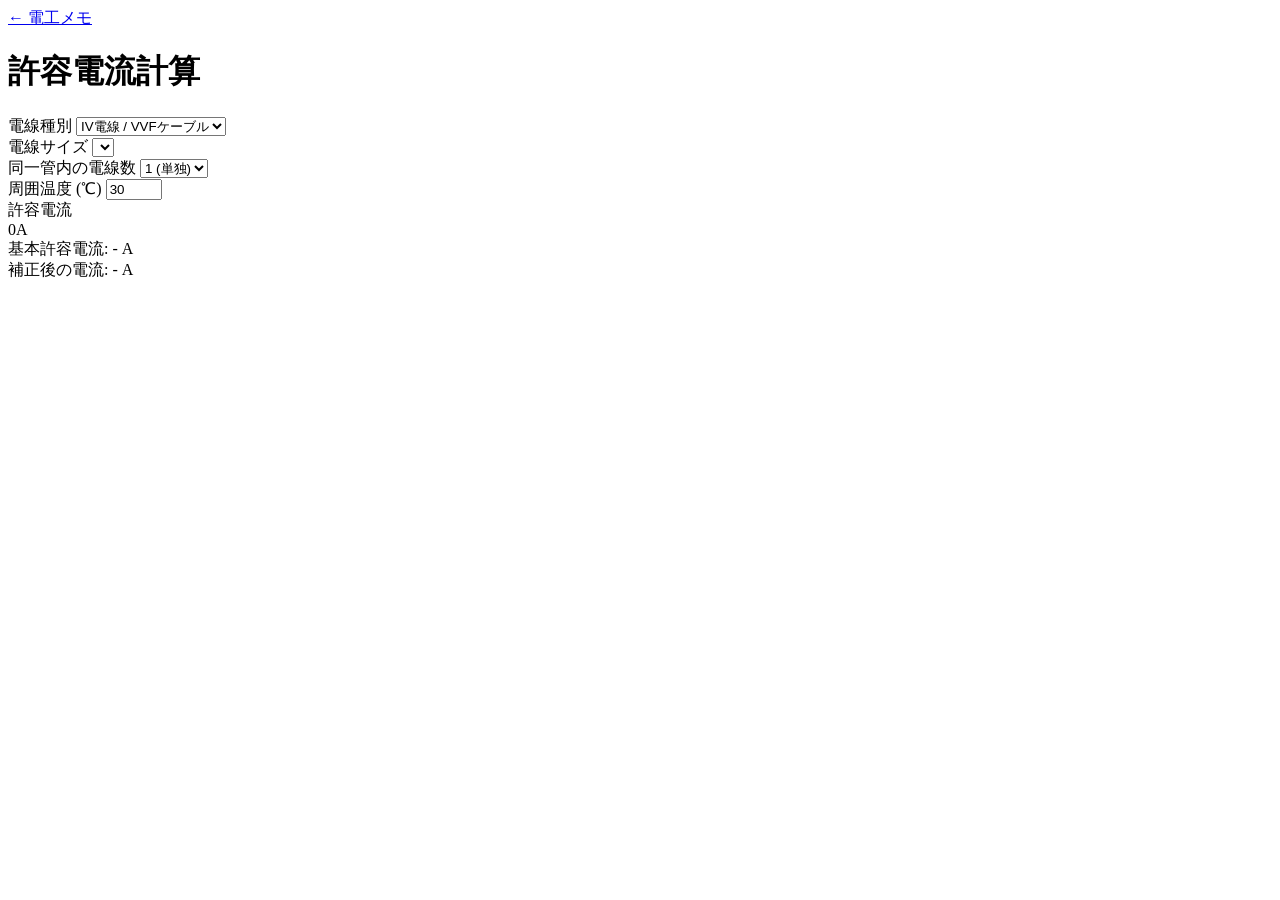
==== allowable-current/index.html @ 0d83c0c2 "deploy: sjp0at/denko-memo@ea38175e9ee063765af4590b1e7c55d825b19681" ====
<!doctype html>
<html lang="ja">

<head>
    <meta charset="UTF-8" />
    <link rel="icon" type="image/svg+xml" href="/vite.svg" />
    <meta name="viewport" content="width=device-width, initial-scale=1.0" />
    <title>許容電流計算 | 電工メモ</title>
  <script type="module" crossorigin src="/web-denko-memo/assets/allowable-current-CBW2A6ti.js"></script>
  <link rel="modulepreload" crossorigin href="/web-denko-memo/assets/modulepreload-polyfill-B5Qt9EMX.js">
  <link rel="stylesheet" crossorigin href="/web-denko-memo/assets/allowable-current-CPPM7w0t.css">
</head>

<body>
    <a href="../" class="back-link">
        <span>←</span> 電工メモ
    </a>

    <header>
        <h1>許容電流計算</h1>
    </header>

    <main class="calculator-card">
        <div class="form-group">
            <label for="wire-type">電線種別</label>
            <select id="wire-type">
                <option value="iv">IV電線 / VVFケーブル</option>
                <option value="cv">CVケーブル (600V)</option>
            </select>
        </div>

        <div class="form-group">
            <label for="wiresize">電線サイズ</label>
            <select id="wiresize">
                <!-- Options populated by JS based on wire type -->
            </select>
        </div>

        <div class="form-group">
            <label for="wires-count">同一管内の電線数</label>
            <select id="wires-count">
                <option value="1">1 (単独)</option>
                <option value="3">3以下</option>
                <option value="4">4</option>
                <option value="6">5〜6</option>
                <option value="10">7〜15</option>
                <option value="20">16以上</option>
            </select>
        </div>

        <div class="form-group">
            <label for="temperature">周囲温度 (℃)</label>
            <input type="number" id="temperature" value="30" step="1" min="0" max="100">
        </div>

        <div class="result-container">
            <div class="result-label">許容電流</div>
            <div class="result-value" id="result-a">0<span class="result-unit">A</span></div>
            <div class="result-info" id="result-detail">
                基本許容電流: - A<br>
                補正後の電流: - A
            </div>
        </div>
    </main>

</body>

</html>
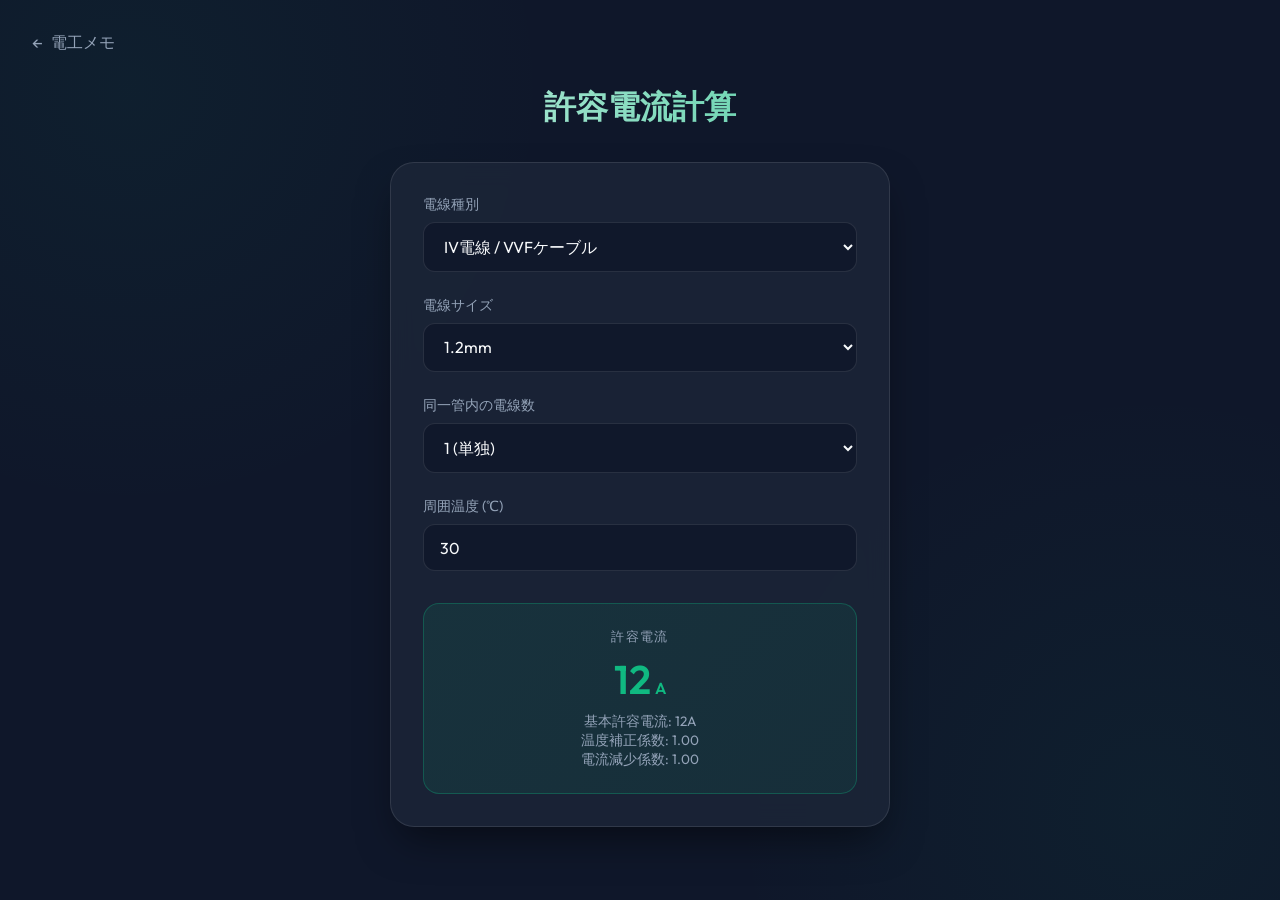
==== commit 1d9409c3: "deploy: sjp0at/denko-memo@9cb1015843aa4815a58fe0a5b0823f45a1062b5a" ====
--- a/allowable-current/index.html
+++ b/allowable-current/index.html
@@ -6,9 +6,9 @@
     <link rel="icon" type="image/svg+xml" href="/vite.svg" />
     <meta name="viewport" content="width=device-width, initial-scale=1.0" />
     <title>許容電流計算 | 電工メモ</title>
-  <script type="module" crossorigin src="/web-denko-memo/assets/allowable-current-CBW2A6ti.js"></script>
-  <link rel="modulepreload" crossorigin href="/web-denko-memo/assets/modulepreload-polyfill-B5Qt9EMX.js">
-  <link rel="stylesheet" crossorigin href="/web-denko-memo/assets/allowable-current-CPPM7w0t.css">
+  <script type="module" crossorigin src="/assets/allowable-current-CBW2A6ti.js"></script>
+  <link rel="modulepreload" crossorigin href="/assets/modulepreload-polyfill-B5Qt9EMX.js">
+  <link rel="stylesheet" crossorigin href="/assets/allowable-current-CPPM7w0t.css">
 </head>
 
 <body>
--- a/assets/allowable-current-CPPM7w0t.css
+++ b/assets/allowable-current-CPPM7w0t.css
@@ -0,0 +1 @@
+@import"https://fonts.googleapis.com/css2?family=Outfit:wght@300;400;600&display=swap";:root{--bg-color: #0f172a;--card-bg: rgba(30, 41, 59, .7);--card-border: rgba(255, 255, 255, .1);--input-bg: rgba(15, 23, 42, .8);--text-primary: #f8fafc;--text-secondary: #94a3b8;--accent-color: #10b981;--accent-glow: rgba(16, 185, 129, .3);--result-bg: linear-gradient(135deg, rgba(16, 185, 129, .1), rgba(5, 150, 105, .1));--font-main: "Outfit", sans-serif}*{margin:0;padding:0;box-sizing:border-box}body{font-family:var(--font-main);background-color:var(--bg-color);background-image:radial-gradient(circle at 10% 10%,rgba(16,185,129,.05) 0%,transparent 30%),radial-gradient(circle at 90% 90%,rgba(16,185,129,.05) 0%,transparent 30%);color:var(--text-primary);min-height:100vh;padding:2rem;display:flex;flex-direction:column;align-items:center}.back-link{align-self:flex-start;color:var(--text-secondary);text-decoration:none;font-weight:400;display:flex;align-items:center;gap:.5rem;margin-bottom:2rem;transition:color .3s}.back-link:hover{color:var(--accent-color)}header{text-align:center;margin-bottom:2rem;width:100%}h1{font-size:2rem;font-weight:600;background:linear-gradient(to right,#fff,var(--accent-color));-webkit-background-clip:text;background-clip:text;-webkit-text-fill-color:transparent}.calculator-card{background:var(--card-bg);backdrop-filter:blur(12px);-webkit-backdrop-filter:blur(12px);border:1px solid var(--card-border);border-radius:24px;padding:2rem;width:100%;max-width:500px;box-shadow:0 20px 40px -10px #00000080}.form-group{margin-bottom:1.5rem}label{display:block;margin-bottom:.5rem;color:var(--text-secondary);font-size:.9rem}input,select{width:100%;background:var(--input-bg);border:1px solid var(--card-border);border-radius:12px;padding:.8rem 1rem;color:var(--text-primary);font-family:inherit;font-size:1rem;transition:border-color .3s,box-shadow .3s}input:focus,select:focus{outline:none;border-color:var(--accent-color);box-shadow:0 0 0 4px var(--accent-glow)}.result-container{margin-top:2rem;padding:1.5rem;background:var(--result-bg);border:1px solid var(--accent-glow);border-radius:16px;text-align:center}.result-label{color:var(--text-secondary);font-size:.8rem;text-transform:uppercase;letter-spacing:.1em;margin-bottom:.5rem}.result-value{font-size:2.5rem;font-weight:600;color:var(--accent-color);margin-bottom:.2rem}.result-unit{font-size:1rem;margin-left:.3rem}.result-info{font-size:.85rem;color:var(--text-secondary);margin-top:.5rem;line-height:1.4}@media(max-width:480px){body{padding:1rem}.calculator-card{padding:1.5rem}}
